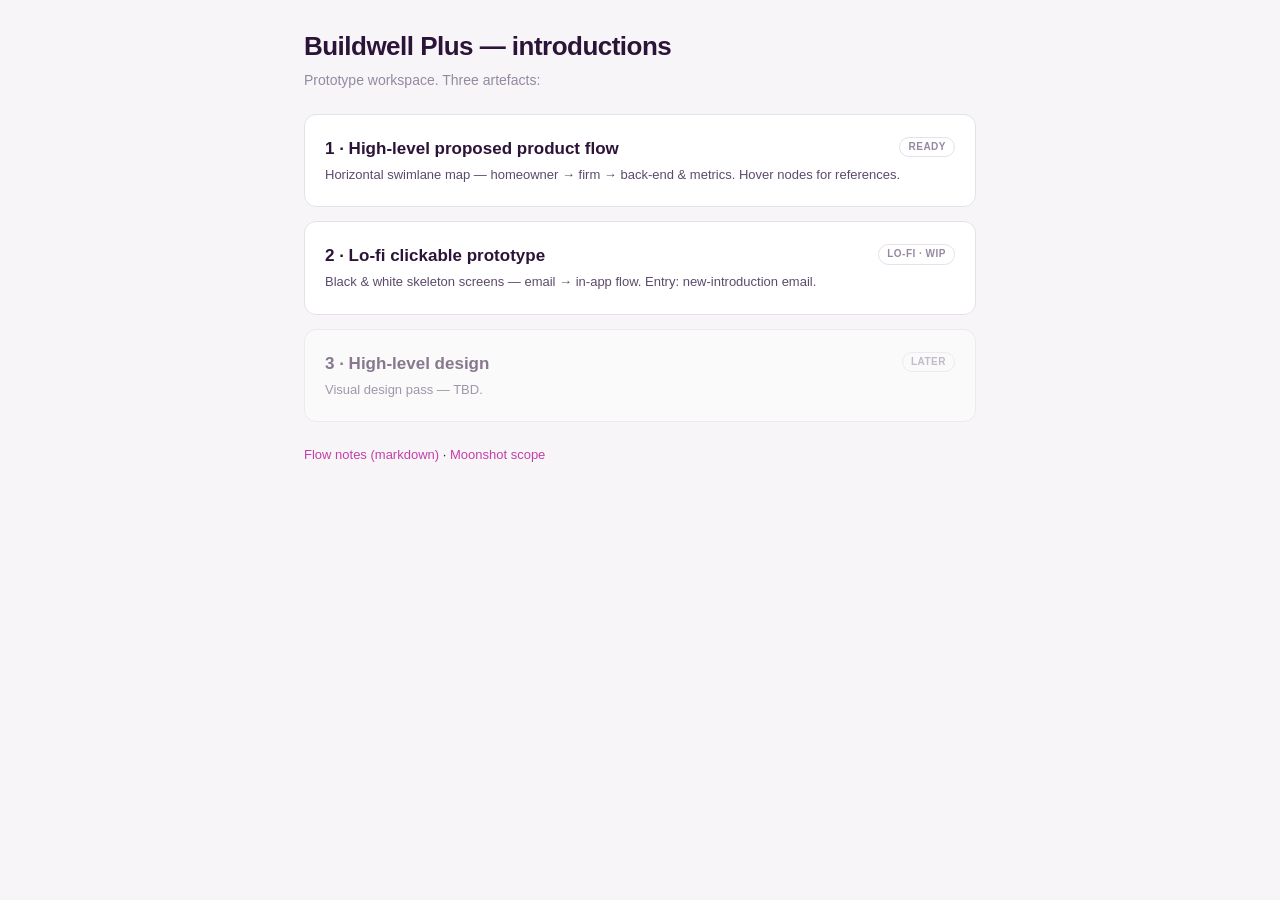
==== index.html @ 25845ab6 "Buildwell Plus: new-introduction alert & respond prototype - deck-flow: horizontal swimlane flow (ho" ====
<!doctype html>
<html lang="en">
<head>
<meta charset="utf-8">
<meta name="viewport" content="width=device-width, initial-scale=1">
<title>Buildwell Plus — prototype</title>
<link rel="stylesheet" href="design-system/buildwell.css">
<style>
  .opt{display:block;background:#fff;border:1px solid var(--bw-line);border-radius:12px;
    padding:22px 20px;color:var(--bw-ink);margin-bottom:14px}
  .opt:hover{text-decoration:none;border-color:var(--bw-primary);box-shadow:var(--bw-shadow)}
  .opt h2{margin:0 0 4px;font-size:17px}
  .opt p{margin:0;font-size:13px;color:var(--bw-ink-soft)}
  .tag{font-size:10px;font-weight:700;letter-spacing:.05em;text-transform:uppercase;
    color:var(--bw-mute);border:1px solid var(--bw-line);border-radius:999px;padding:2px 8px;float:right}
</style>
</head>
<body>
<div class="bw-page" style="max-width:720px">
  <h1 class="bw-h1">Buildwell Plus — introductions</h1>
  <p class="bw-sub">Prototype workspace. Three artefacts:</p>

  <a class="opt" href="deck-flow/index.html">
    <span class="tag">ready</span>
    <h2>1 · High-level proposed product flow</h2>
    <p>Horizontal swimlane map — homeowner → firm → back-end &amp; metrics. Hover nodes for references.</p>
  </a>

  <a class="opt" href="mvp/email-mobile.html">
    <span class="tag">lo-fi · wip</span>
    <h2>2 · Lo-fi clickable prototype</h2>
    <p>Black &amp; white skeleton screens — email → in-app flow. Entry: new-introduction email.</p>
  </a>

  <div class="opt" style="opacity:.55">
    <span class="tag">later</span>
    <h2>3 · High-level design</h2>
    <p>Visual design pass — TBD.</p>
  </div>

  <p style="margin-top:24px;font-size:13px"><a href="FLOW-NOTES.md">Flow notes (markdown)</a> &middot; <a href="moonshot/README.md">Moonshot scope</a></p>
</div>
</body>
</html>
---- design-system/buildwell.css ----
/* Buildwell Plus — prototype design system
   Derived from the pack's wireframes + Toggl Track look & feel.
   Lo-fi is fine; this covers tokens + shared components. */

:root {
  /* colour */
  --bw-ink: #2c1338;          /* deep purple-ink (Toggl-style) */
  --bw-ink-soft: #5c4a6b;
  --bw-mute: #9589a1;
  --bw-primary: #c43fa8;      /* magenta primary */
  --bw-primary-dark: #a52f8c;
  --bw-primary-soft: #fbe9f6; /* light pink fill */
  --bw-bg: #f7f5f8;
  --bw-surface: #ffffff;
  --bw-line: #e6e0ea;
  --bw-green: #1e7f4f;
  --bw-green-soft: #e3f3ea;
  --bw-amber: #8a6d1a;
  --bw-amber-soft: #fbf3d9;
  --bw-red: #c0392b;
  --bw-new: #e8590c;          /* annotation orange for NEW tags */

  /* type */
  --bw-font: -apple-system, BlinkMacSystemFont, "Segoe UI", Roboto, Helvetica, Arial, sans-serif;

  /* shape */
  --bw-radius: 10px;
  --bw-radius-pill: 999px;
  --bw-shadow: 0 1px 3px rgba(44, 19, 56, .08), 0 4px 14px rgba(44, 19, 56, .06);
}

* { box-sizing: border-box; }
html, body { margin: 0; padding: 0; }
body {
  font-family: var(--bw-font);
  color: var(--bw-ink);
  background: var(--bw-bg);
  font-size: 15px;
  line-height: 1.45;
}
a { color: var(--bw-primary); text-decoration: none; }
a:hover { text-decoration: underline; }

/* ---------- app chrome (matches current wireframe: top nav) ---------- */
.bw-topbar {
  background: var(--bw-surface);
  border-bottom: 1px solid var(--bw-line);
  display: flex;
  align-items: center;
  gap: 24px;
  padding: 0 24px;
  height: 56px;
  position: sticky;
  top: 0;
  z-index: 50;
}
.bw-logo {
  font-weight: 800;
  font-size: 18px;
  color: var(--bw-ink);
  letter-spacing: -.02em;
}
.bw-logo span { color: var(--bw-primary); }
.bw-nav { display: flex; gap: 4px; flex: 1; overflow-x: auto; }
.bw-nav a {
  color: var(--bw-ink-soft);
  padding: 6px 10px;
  border-radius: 8px;
  font-size: 14px;
  white-space: nowrap;
}
.bw-nav a:hover { background: var(--bw-bg); text-decoration: none; }
.bw-nav a.active {
  color: var(--bw-ink);
  font-weight: 600;
  background: var(--bw-primary-soft);
}

/* notification bell */
.bw-bell { position: relative; }
.bw-bell-btn {
  border: 1px solid var(--bw-line);
  background: var(--bw-surface);
  border-radius: 8px;
  width: 36px; height: 36px;
  cursor: pointer;
  font-size: 16px;
  position: relative;
}
.bw-bell-count {
  position: absolute;
  top: -6px; right: -6px;
  background: var(--bw-primary);
  color: #fff;
  font-size: 11px;
  font-weight: 700;
  min-width: 18px; height: 18px;
  border-radius: var(--bw-radius-pill);
  display: flex; align-items: center; justify-content: center;
  padding: 0 5px;
}
.bw-bell-menu {
  display: none;
  position: absolute;
  right: 0; top: 44px;
  width: 320px;
  background: var(--bw-surface);
  border: 1px solid var(--bw-line);
  border-radius: var(--bw-radius);
  box-shadow: var(--bw-shadow);
  overflow: hidden;
}
.bw-bell-menu.open { display: block; }
.bw-bell-menu h4 {
  margin: 0; padding: 12px 14px;
  font-size: 12px; text-transform: uppercase;
  letter-spacing: .06em; color: var(--bw-mute);
  border-bottom: 1px solid var(--bw-line);
}
.bw-bell-item {
  display: block; padding: 12px 14px;
  border-bottom: 1px solid var(--bw-line);
  color: var(--bw-ink);
}
.bw-bell-item:last-child { border-bottom: 0; }
.bw-bell-item:hover { background: var(--bw-primary-soft); text-decoration: none; }
.bw-bell-item .t { font-size: 12px; color: var(--bw-mute); }

/* ---------- layout ---------- */
.bw-page { max-width: 1080px; margin: 0 auto; padding: 28px 24px 80px; }
.bw-h1 { font-size: 26px; letter-spacing: -.02em; margin: 0 0 4px; }
.bw-sub { color: var(--bw-mute); margin: 0 0 24px; font-size: 14px; }

/* ---------- tiles ---------- */
.bw-tiles { display: grid; grid-template-columns: repeat(4, 1fr); gap: 16px; margin-bottom: 32px; }
.bw-tile {
  background: var(--bw-surface);
  border: 1px solid var(--bw-line);
  border-radius: var(--bw-radius);
  padding: 18px;
  position: relative;
  display: block;
  color: var(--bw-ink);
}
.bw-tile:hover { text-decoration: none; }
a.bw-tile:hover { border-color: var(--bw-primary); box-shadow: var(--bw-shadow); }
.bw-tile .k { font-size: 12px; text-transform: uppercase; letter-spacing: .05em; color: var(--bw-mute); }
.bw-tile .v { font-size: 32px; font-weight: 700; margin-top: 6px; }
.bw-tile .d { font-size: 13px; color: var(--bw-mute); margin-top: 2px; }

/* ---------- badges & pills ---------- */
.bw-badge-new {
  display: inline-block;
  background: var(--bw-primary);
  color: #fff;
  font-size: 11px; font-weight: 700;
  padding: 2px 8px;
  border-radius: var(--bw-radius-pill);
  text-transform: uppercase;
  letter-spacing: .04em;
}
.bw-pill {
  display: inline-flex; align-items: center; gap: 4px;
  font-size: 13px; font-weight: 600;
  padding: 3px 10px;
  border-radius: var(--bw-radius-pill);
  border: 1px solid transparent;
  cursor: pointer;
}
.bw-pill-new       { background: var(--bw-primary-soft); color: var(--bw-primary-dark); border-color: #f0c8e8; }
.bw-pill-contacted { background: var(--bw-green-soft); color: var(--bw-green); border-color: #bfe3cf; }
.bw-pill-tbc       { background: var(--bw-amber-soft); color: var(--bw-amber); border-color: #eadfae; border-style: dashed; }

/* ---------- table ---------- */
.bw-card {
  background: var(--bw-surface);
  border: 1px solid var(--bw-line);
  border-radius: var(--bw-radius);
  overflow: hidden;
}
table.bw-table { width: 100%; border-collapse: collapse; font-size: 14px; }
.bw-table th {
  text-align: left;
  font-size: 12px; text-transform: uppercase; letter-spacing: .05em;
  color: var(--bw-mute); font-weight: 600;
  padding: 12px 14px;
  border-bottom: 1px solid var(--bw-line);
}
.bw-table td { padding: 12px 14px; border-bottom: 1px solid var(--bw-line); vertical-align: top; }
.bw-table tr:last-child td { border-bottom: 0; }
.bw-table tr.is-new td { background: var(--bw-primary-soft); }
.bw-table tr.is-new td:first-child { box-shadow: inset 3px 0 0 var(--bw-primary); }
.bw-table .notes { color: var(--bw-ink-soft); max-width: 240px; }

/* status dropdown */
.bw-status { position: relative; display: inline-block; }
.bw-status-menu {
  display: none;
  position: absolute; left: 0; top: 30px; z-index: 20;
  background: var(--bw-surface);
  border: 1px solid var(--bw-line);
  border-radius: var(--bw-radius);
  box-shadow: var(--bw-shadow);
  min-width: 190px;
  padding: 6px;
}
.bw-status-menu.open { display: block; }
.bw-status-menu button {
  display: flex; width: 100%; align-items: center; justify-content: space-between;
  border: 0; background: none; padding: 8px 10px;
  border-radius: 7px; font: inherit; cursor: pointer; text-align: left;
}
.bw-status-menu button:hover { background: var(--bw-bg); }
.bw-status-menu .tbc-note { font-size: 11px; color: var(--bw-amber); }

/* ---------- buttons ---------- */
.bw-btn {
  display: inline-block;
  background: var(--bw-primary);
  color: #fff;
  font-weight: 700;
  padding: 12px 22px;
  border-radius: 8px;
  border: 0;
  cursor: pointer;
  font-size: 15px;
}
.bw-btn:hover { background: var(--bw-primary-dark); text-decoration: none; }
.bw-btn-block { display: block; text-align: center; width: 100%; }

/* ---------- annotations (prototype-only, not product UI) ---------- */
.bw-anno {
  display: inline-block;
  font-size: 10px; font-weight: 700;
  color: var(--bw-new);
  border: 1.5px dashed var(--bw-new);
  border-radius: 5px;
  padding: 1px 6px;
  margin-left: 8px;
  vertical-align: middle;
  letter-spacing: .04em;
  text-transform: uppercase;
  background: #fff7f2;
}
.bw-anno-note {
  font-size: 11px; color: var(--bw-new);
  margin-top: 4px; font-style: italic;
}
.bw-new-outline { outline: 2px dashed var(--bw-new); outline-offset: 3px; }

.bw-assumption {
  border: 1px dashed var(--bw-amber);
  background: var(--bw-amber-soft);
  color: var(--bw-amber);
  font-size: 12px;
  border-radius: 8px;
  padding: 10px 12px;
  margin: 16px 0;
}
.bw-assumption strong { text-transform: uppercase; font-size: 11px; letter-spacing: .05em; }

/* ---------- email mock ---------- */
.bw-device { max-width: 420px; margin: 24px auto; background: #fff; border: 1px solid var(--bw-line); border-radius: 18px; overflow: hidden; box-shadow: var(--bw-shadow); }
.bw-device-wide { max-width: 640px; }
.bw-mail-head { padding: 14px 18px; border-bottom: 1px solid var(--bw-line); font-size: 13px; color: var(--bw-mute); }
.bw-mail-head b { color: var(--bw-ink); display: block; font-size: 15px; }
.bw-mail-body { padding: 28px 24px 36px; }
.bw-mail-body h1 { font-size: 22px; margin: 18px 0 10px; letter-spacing: -.02em; }
.bw-mail-body p { margin: 0 0 14px; }
.bw-mail-meta { color: var(--bw-ink-soft); font-size: 14px; margin-bottom: 22px; }
.bw-mail-evidence { font-size: 12px; color: var(--bw-mute); border-top: 1px solid var(--bw-line); padding-top: 14px; margin-top: 24px; }

/* ---------- responsive ---------- */
@media (max-width: 860px) {
  .bw-tiles { grid-template-columns: repeat(2, 1fr); }
  .bw-topbar { gap: 12px; padding: 0 14px; }
  .bw-page { padding: 20px 14px 60px; }
  /* table -> stacked rows */
  .bw-table thead { display: none; }
  .bw-table tr { display: block; border-bottom: 1px solid var(--bw-line); padding: 10px 12px; }
  .bw-table td { display: block; border: 0; padding: 3px 0; }
  .bw-table td::before { content: attr(data-th); display: block; font-size: 11px; text-transform: uppercase; letter-spacing: .05em; color: var(--bw-mute); }
  .bw-table .notes { max-width: none; }
}
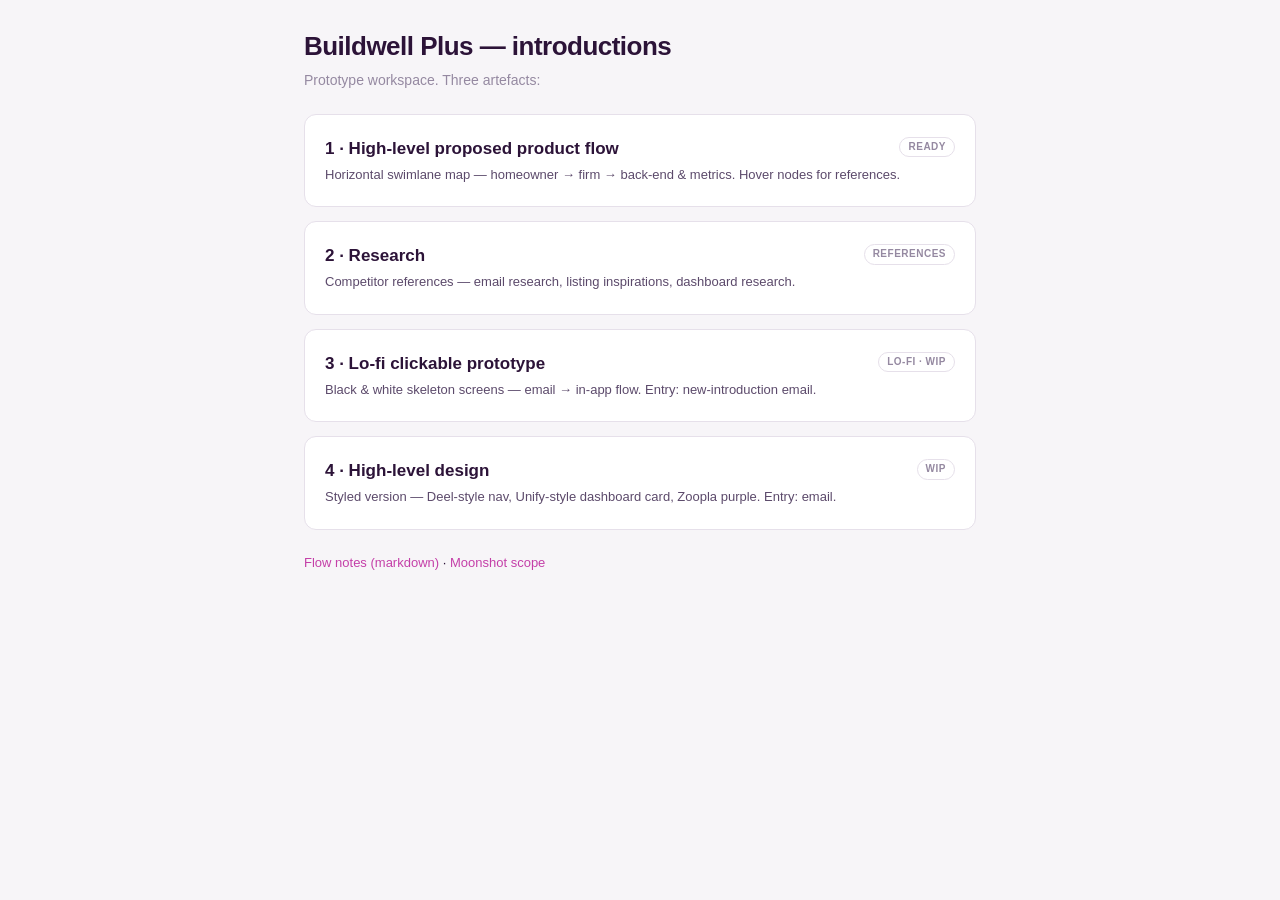
==== commit ad68d3c3: "High-fidelity design pass + research page - hifi/: Zoopla-purple redesign of home, introductions, an" ====
--- a/index.html
+++ b/index.html
@@ -26,17 +26,23 @@
     <p>Horizontal swimlane map — homeowner → firm → back-end &amp; metrics. Hover nodes for references.</p>
   </a>
 
+  <a class="opt" href="research/index.html">
+    <span class="tag">references</span>
+    <h2>2 · Research</h2>
+    <p>Competitor references — email research, listing inspirations, dashboard research.</p>
+  </a>
+
   <a class="opt" href="mvp/email-mobile.html">
     <span class="tag">lo-fi · wip</span>
-    <h2>2 · Lo-fi clickable prototype</h2>
+    <h2>3 · Lo-fi clickable prototype</h2>
     <p>Black &amp; white skeleton screens — email → in-app flow. Entry: new-introduction email.</p>
   </a>
 
-  <div class="opt" style="opacity:.55">
-    <span class="tag">later</span>
-    <h2>3 · High-level design</h2>
-    <p>Visual design pass — TBD.</p>
-  </div>
+  <a class="opt" href="hifi/email.html">
+    <span class="tag">wip</span>
+    <h2>4 · High-level design</h2>
+    <p>Styled version — Deel-style nav, Unify-style dashboard card, Zoopla purple. Entry: email.</p>
+  </a>
 
   <p style="margin-top:24px;font-size:13px"><a href="FLOW-NOTES.md">Flow notes (markdown)</a> &middot; <a href="moonshot/README.md">Moonshot scope</a></p>
 </div>
